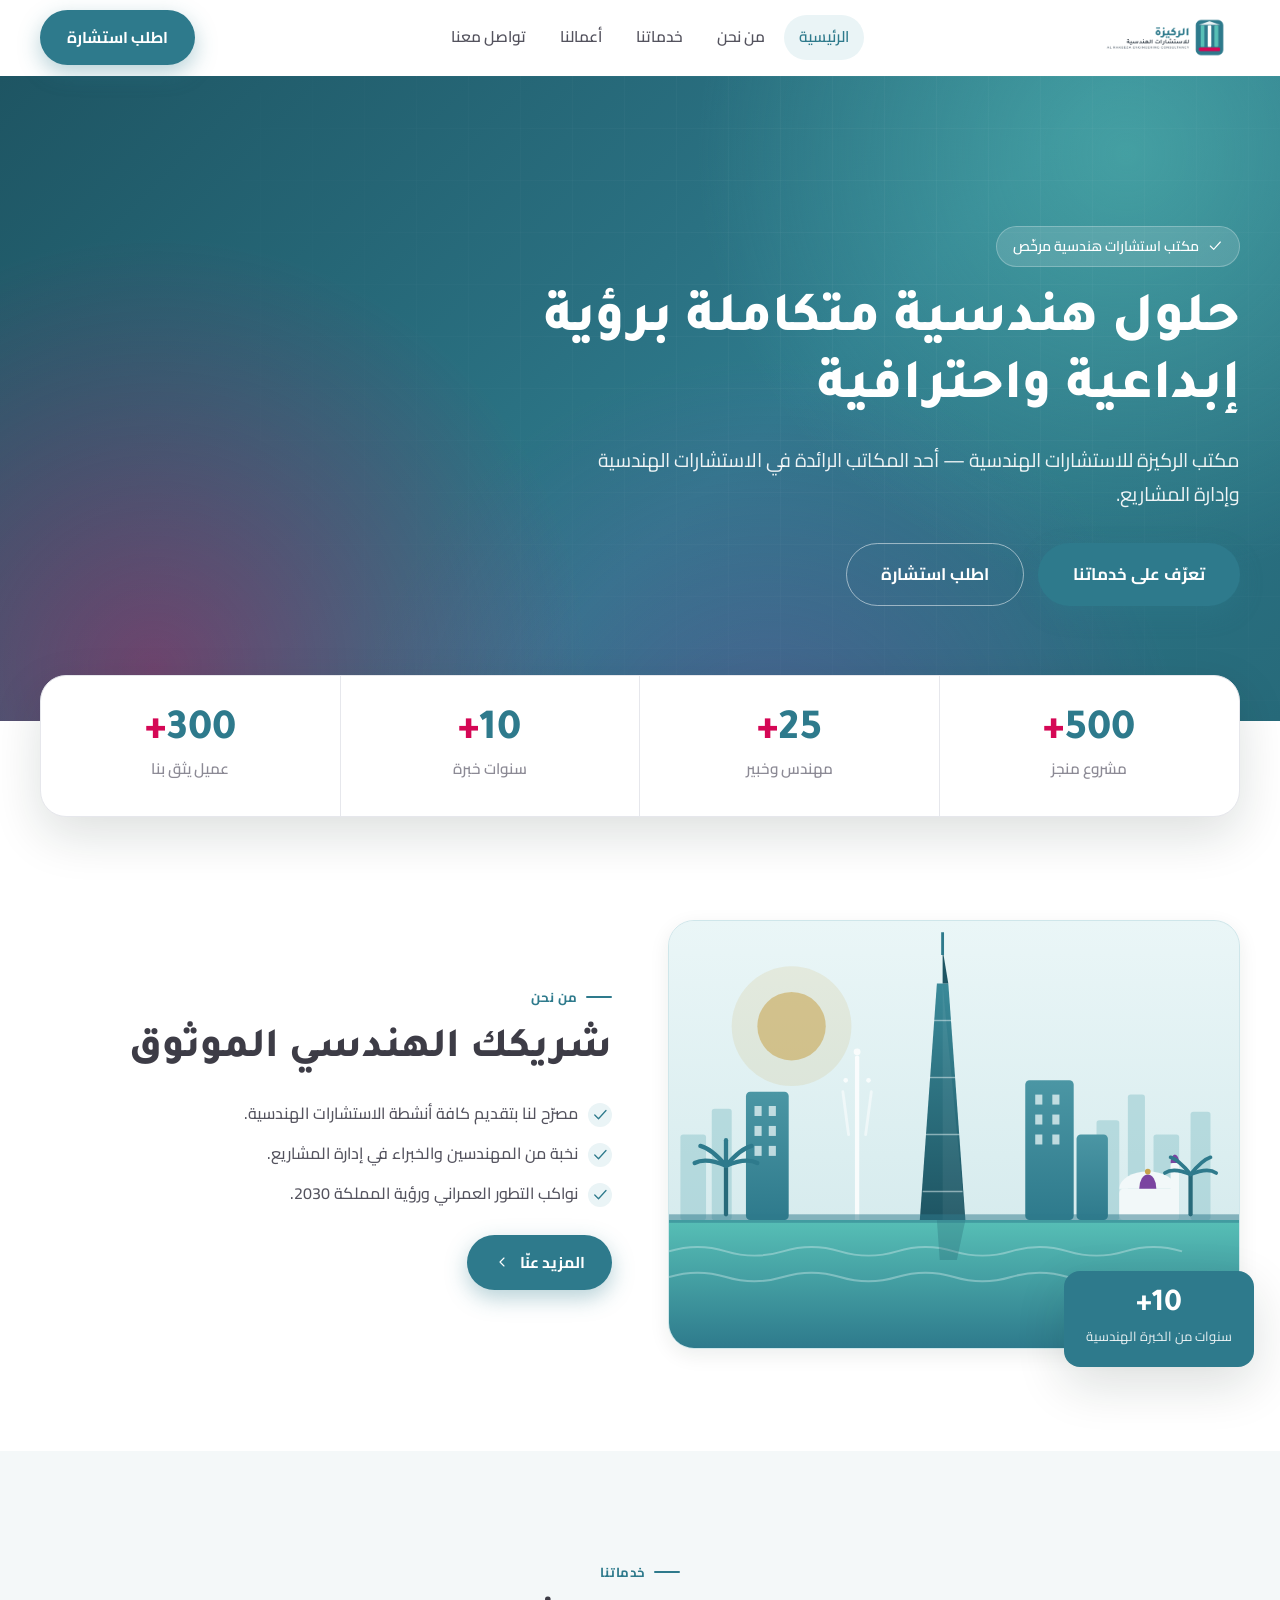
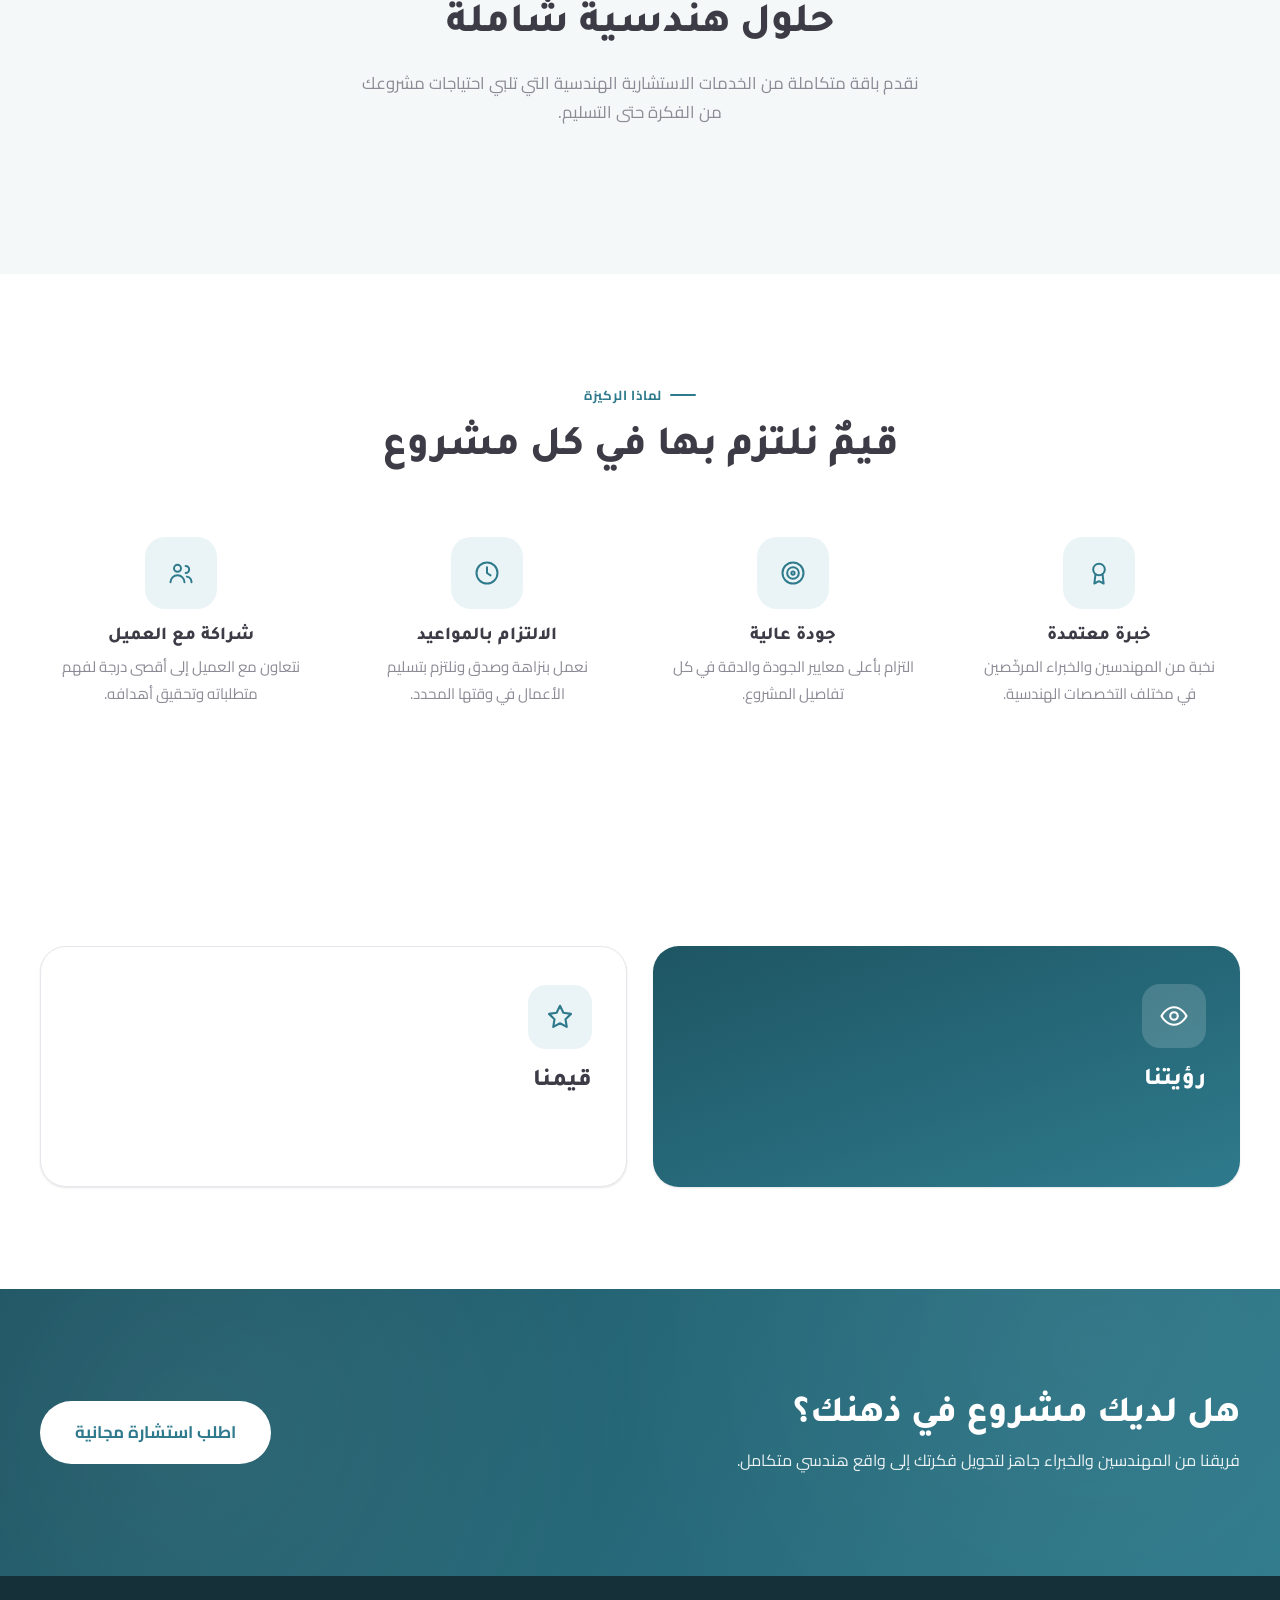
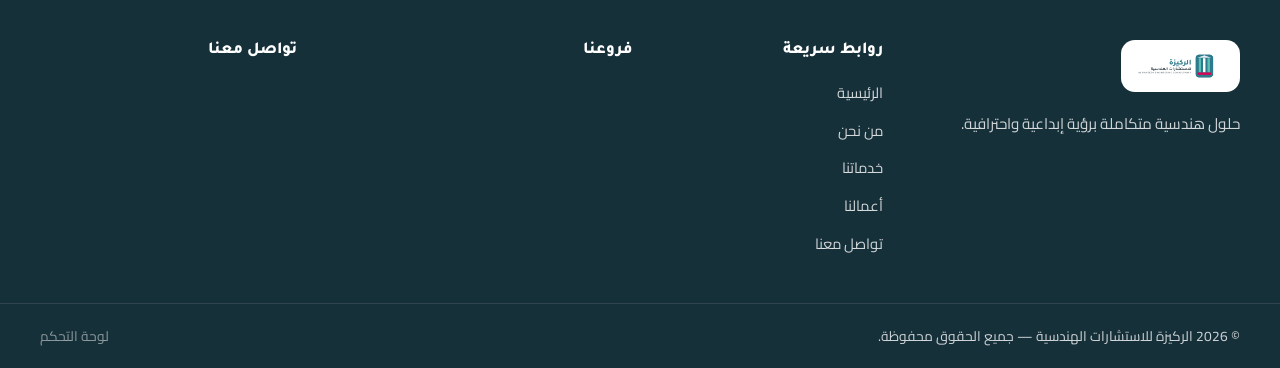
==== engineering/index.html @ 14572c0f "نماذج الأعمال" ====
<!doctype html>
<html lang="ar" dir="rtl">
  <head>
    <meta charset="UTF-8" />
    <link rel="icon" type="image/svg+xml" href="./favicon.svg" />
    <meta name="viewport" content="width=device-width, initial-scale=1.0" />
    <meta name="description" content="الركيزة للاستشارات الهندسية — حلول هندسية متكاملة: التصميم والإشراف والتخطيط العمراني والمساحة وإدارة المشاريع." />
    <title>الركيزة للاستشارات الهندسية</title>
    <link rel="preconnect" href="https://fonts.googleapis.com" />
    <link rel="preconnect" href="https://fonts.gstatic.com" crossorigin />
    <link
      href="https://fonts.googleapis.com/css2?family=Cairo:wght@400;500;600;700;800;900&family=Tajawal:wght@400;500;700;800&display=swap"
      rel="stylesheet"
    />
    <script type="module" crossorigin src="./assets/index-DaK95SDh.js"></script>
    <link rel="stylesheet" crossorigin href="./assets/index-CHP9r3Ou.css">
  <meta name="robots" content="noindex, nofollow">
</head>
  <body>
    <div id="root"></div>
  </body>
</html>
---- engineering/assets/index-CHP9r3Ou.css ----
:root{--primary:#2e7a8c;--primary-600:#276a7a;--primary-700:#1e5563;--primary-050:#eaf4f6;--primary-100:#cfe6ea;--primary-soft:color-mix(in srgb, var(--primary) 10%, white);--c-teal:#2e7a8c;--c-teal-light:#57bfb6;--c-magenta:#d50755;--c-purple:#7a44a0;--c-gold:#c7a24c;--accent:#d50755;--ink:#3d3c46;--text:#54535e;--muted:#8c8a95;--line:#e6e7ec;--bg:#fff;--bg-soft:#f4f8f9;--bg-dark:#16303a;--shadow-sm:0 1px 2px #10241b0f, 0 1px 3px #10241b0d;--shadow-md:0 6px 20px #10241b14;--shadow-lg:0 18px 50px #10241b24;--radius:16px;--radius-sm:10px;--radius-lg:26px;--container:1200px;--header-h:76px;--font:"Cairo", "Tajawal", system-ui, "Segoe UI", Tahoma, sans-serif;--font-head:"Tajawal", "Cairo", system-ui, sans-serif}*{box-sizing:border-box}html{scroll-behavior:smooth;scroll-padding-top:calc(var(--header-h) + 12px)}body{font-family:var(--font);color:var(--text);background:var(--bg);-webkit-font-smoothing:antialiased;text-rendering:optimizelegibility;margin:0;line-height:1.75}h1,h2,h3,h4{font-family:var(--font-head);color:var(--ink);margin:0 0 .5em;font-weight:800;line-height:1.3}p{margin:0 0 1rem}a{color:inherit;text-decoration:none}img{max-width:100%;display:block}ul{margin:0;padding:0;list-style:none}.container{width:min(100% - 40px, var(--container));margin-inline:auto}section{padding:clamp(56px,8vw,110px) 0}.eyebrow{color:var(--primary);letter-spacing:.04em;text-transform:none;align-items:center;gap:8px;margin-bottom:14px;font-size:.82rem;font-weight:700;display:inline-flex}.eyebrow:before{content:"";background:var(--primary);border-radius:2px;width:26px;height:2px}.section-title{margin-bottom:.4em;font-size:clamp(1.7rem,3.4vw,2.6rem)}.section-lead{color:var(--muted);max-width:62ch;font-size:1.05rem}.center{text-align:center}.center .section-lead{margin-inline:auto}.center .eyebrow{justify-content:center}.btn{font-weight:700;font-family:var(--font);cursor:pointer;white-space:nowrap;border:1.5px solid #0000;border-radius:999px;justify-content:center;align-items:center;gap:10px;padding:13px 26px;font-size:.98rem;transition:transform .18s,box-shadow .2s,background .2s,color .2s;display:inline-flex}.btn:active{transform:translateY(1px)}.btn-primary{background:var(--primary);color:#fff;box-shadow:0 8px 22px color-mix(in srgb, var(--primary) 35%, transparent)}.btn-primary:hover{background:var(--primary-600);transform:translateY(-2px)}.btn-ghost{color:var(--primary);border-color:color-mix(in srgb, var(--primary) 35%, transparent);background:0 0}.btn-ghost:hover{background:var(--primary-050)}.btn-white{color:var(--primary);background:#fff}.btn-white:hover{box-shadow:var(--shadow-md);transform:translateY(-2px)}.btn-lg{padding:16px 34px;font-size:1.05rem}.card{border:1px solid var(--line);border-radius:var(--radius);box-shadow:var(--shadow-sm);background:#fff;transition:transform .22s,box-shadow .22s,border-color .22s}.card:hover{box-shadow:var(--shadow-lg);border-color:color-mix(in srgb, var(--primary) 30%, var(--line));transform:translateY(-6px)}.grid{gap:24px;display:grid}.grid-3{grid-template-columns:repeat(3,1fr)}.grid-4{grid-template-columns:repeat(4,1fr)}.grid-2{grid-template-columns:repeat(2,1fr)}@media (width<=960px){.grid-3,.grid-4{grid-template-columns:repeat(2,1fr)}}@media (width<=620px){.grid-2,.grid-3,.grid-4{grid-template-columns:1fr}}.reveal{opacity:0;transition:opacity .7s,transform .7s;transform:translateY(26px)}.reveal.in{opacity:1;transform:none}@media (prefers-reduced-motion:reduce){.reveal{opacity:1;transition:none;transform:none}html{scroll-behavior:auto}}.bg-soft{background:var(--bg-soft)}.nav{z-index:100;height:var(--header-h);-webkit-backdrop-filter:blur(12px);backdrop-filter:blur(12px);background:#ffffffe0;border-bottom:1px solid #0000;transition:box-shadow .25s,border-color .25s,background .25s;position:sticky;top:0}.nav--scrolled{box-shadow:var(--shadow-sm);border-color:var(--line);background:#fffffff5}.nav__inner{justify-content:space-between;align-items:center;gap:20px;height:100%;display:flex}.nav__brand{align-items:center;gap:12px;display:flex}.nav__logo{object-fit:contain;width:auto;height:50px}@media (width<=480px){.nav__logo{height:40px}}.nav__links{align-items:center;gap:4px;display:flex}.nav__link{color:var(--text);border-radius:999px;padding:9px 15px;font-size:.96rem;font-weight:600;transition:background .2s,color .2s}.nav__link:hover,.nav__link.active{color:var(--primary);background:var(--primary-050)}.nav__actions{align-items:center;gap:10px;display:flex}.nav__burger{background:var(--primary-050);color:var(--primary);cursor:pointer;border:none;border-radius:12px;justify-content:center;align-items:center;width:44px;height:44px;display:none}.nav__drawer,.nav__overlay{display:none}@media (width<=900px){.nav__links,.nav__cta{display:none}.nav__burger{display:inline-flex}.nav__overlay{inset:var(--header-h) 0 0;z-index:90;background:#10241b66;display:block;position:fixed}.nav__drawer{top:var(--header-h);z-index:95;border-bottom:1px solid var(--line);box-shadow:var(--shadow-lg);background:#fff;flex-direction:column;gap:6px;padding:18px 20px 26px;transition:transform .3s;display:flex;position:fixed;left:0;right:0;transform:translateY(-120%)}.nav__drawer.open{transform:translateY(0)}.nav__drawer-link{color:var(--text);border-radius:12px;padding:13px 14px;font-weight:600}.nav__drawer-link.active,.nav__drawer-link:hover{background:var(--primary-050);color:var(--primary)}}.hero{color:#fff;padding:clamp(70px,12vw,150px) 0 clamp(60px,9vw,120px);position:relative;overflow:hidden}.hero__bg{z-index:-2;background:radial-gradient(circle at 88% 12%, color-mix(in srgb, var(--c-teal-light) 55%, transparent), transparent 34%), radial-gradient(circle at 12% 92%, color-mix(in srgb, var(--c-magenta) 40%, transparent), transparent 34%), radial-gradient(circle at 60% 108%, color-mix(in srgb, var(--c-purple) 38%, transparent), transparent 40%), linear-gradient(135deg, var(--primary-700) 0%, var(--primary) 58%, var(--primary-600) 100%);position:absolute;inset:0}.hero__grid-overlay{z-index:-1;opacity:.5;background-image:linear-gradient(#ffffff14 1px,#0000 1px),linear-gradient(90deg,#ffffff14 1px,#0000 1px);background-size:52px 52px;position:absolute;inset:0;-webkit-mask-image:radial-gradient(circle at 70% 30%,#000,#0000 75%);mask-image:radial-gradient(circle at 70% 30%,#000,#0000 75%)}.hero__inner{position:relative}.hero__content{max-width:720px}.hero__badge{background:#ffffff24;border:1px solid #ffffff40;border-radius:999px;align-items:center;gap:8px;margin-bottom:22px;padding:7px 16px;font-size:.88rem;font-weight:600;display:inline-flex}.hero h1{color:#fff;margin-bottom:.35em;font-size:clamp(2rem,5vw,3.5rem);line-height:1.2}.hero p{color:#ffffffeb;max-width:60ch;margin-bottom:32px;font-size:clamp(1.02rem,2vw,1.22rem)}.hero__actions{flex-wrap:wrap;gap:14px;display:flex}.hero__actions .btn-ghost{color:#fff;border-color:#ffffff80}.hero__actions .btn-ghost:hover{background:#ffffff1f}.stats{z-index:5;margin-top:-46px;position:relative}.stats__grid{border:1px solid var(--line);border-radius:var(--radius-lg);box-shadow:var(--shadow-lg);background:#fff;grid-template-columns:repeat(4,1fr);gap:0;display:grid;overflow:hidden}.stat{text-align:center;border-inline-start:1px solid var(--line);padding:34px 20px}.stat:first-child{border:none}.stat b{font-family:var(--font-head);color:var(--primary);font-size:clamp(1.8rem,4vw,2.7rem);font-weight:800;line-height:1;display:block}.stat b span{color:var(--accent)}.stat__label{color:var(--muted);font-size:.95rem;font-weight:600}@media (width<=700px){.stats__grid{grid-template-columns:repeat(2,1fr)}.stat:nth-child(2){border-inline-start:none}.stat:nth-child(-n+2){border-bottom:1px solid var(--line)}}.about-preview__grid{align-items:center;gap:56px}.about-preview__media{position:relative}.about-preview__frame{aspect-ratio:4/3;border-radius:var(--radius-lg);background:linear-gradient(135deg, var(--primary-050), var(--primary-100));color:var(--primary);border:1px solid var(--primary-100);box-shadow:var(--shadow-md);overflow:hidden}.about-preview__frame img,.about-preview__art{object-fit:cover;width:100%;height:100%;display:block}.img-credit{color:var(--muted);text-align:center;opacity:.85;margin:10px 4px 0;font-size:.72rem}.about-preview__badge{inset-inline-start:-14px;background:var(--primary);color:#fff;border-radius:var(--radius);box-shadow:var(--shadow-lg);text-align:center;padding:18px 22px;position:absolute;bottom:-18px}.about-preview__badge b{font-family:var(--font-head);font-size:2rem;line-height:1;display:block}.about-preview__badge span{opacity:.9;font-size:.82rem}.check-list{gap:12px;margin:22px 0 28px;display:grid}.check-list li{color:var(--text);align-items:flex-start;gap:10px;font-weight:500;display:flex}.check-list li svg{color:var(--primary);background:var(--primary-050);box-sizing:content-box;border-radius:50%;flex-shrink:0;margin-top:4px;padding:3px}.svc-card{color:var(--text);--card-accent:var(--c-teal);border-top:3px solid #0000;flex-direction:column;align-items:flex-start;padding:30px 26px;display:flex}.svc-card:nth-child(3n+1){--card-accent:var(--c-teal)}.svc-card:nth-child(3n+2){--card-accent:var(--c-magenta)}.svc-card:nth-child(3n+3){--card-accent:var(--c-purple)}.svc-card:hover{border-color:var(--line);border-top-color:var(--card-accent)}.svc-card__icon{background:color-mix(in srgb, var(--card-accent) 12%, white);width:62px;height:62px;color:var(--card-accent);border-radius:18px;place-items:center;margin-bottom:18px;transition:background .25s,color .25s;display:grid}.svc-card:hover .svc-card__icon{background:var(--card-accent);color:#fff}.svc-card h3{margin-bottom:8px;font-size:1.2rem}.svc-card p{color:var(--muted);flex:1;margin-bottom:16px;font-size:.96rem}.svc-card__more{color:var(--card-accent);align-items:center;gap:6px;font-size:.92rem;font-weight:700;display:inline-flex}.svc-card__more svg{transition:transform .2s}.svc-card:hover .svc-card__more svg{transform:translate(-4px)}.feature{text-align:center;padding:18px}.feature__icon{background:var(--primary-050);width:72px;height:72px;color:var(--primary);border-radius:20px;place-items:center;margin-bottom:16px;display:inline-grid}.feature h3{margin-bottom:6px;font-size:1.14rem}.feature p{color:var(--muted);font-size:.94rem}.vision__grid{gap:26px}.vision__card{border:1px solid var(--line);border-radius:var(--radius-lg);box-shadow:var(--shadow-sm);background:#fff;padding:38px 34px}.vision__card:first-child{background:linear-gradient(160deg, var(--primary-700), var(--primary));color:#fff;border:none}.vision__card:first-child h3,.vision__card:first-child p{color:#fff}.vision__card:first-child .check-list li{color:#fffffff2}.vision__card:first-child .check-list li svg{color:#fff;background:#fff3}.vision__icon{background:#ffffff29;border-radius:18px;place-items:center;width:64px;height:64px;margin-bottom:18px;display:grid}.vision__card:nth-child(2) .vision__icon{background:var(--primary-050);color:var(--primary)}.vision__card h3{margin-bottom:12px;font-size:1.5rem}.value-card{--card-accent:var(--c-teal);border-inline-start:3px solid var(--card-accent);padding:30px 26px;position:relative;overflow:hidden}.value-card:nth-child(3n+1){--card-accent:var(--c-teal)}.value-card:nth-child(3n+2){--card-accent:var(--c-magenta)}.value-card:nth-child(3n+3){--card-accent:var(--c-purple)}.value-card__num{font-family:var(--font-head);color:color-mix(in srgb, var(--card-accent) 30%, white);top:10px;font-size:2.6rem;font-weight:800;position:absolute;inset-inline-end:18px}.value-card p{color:var(--ink);margin:0;font-weight:600;position:relative}.projects-head{flex-wrap:wrap;justify-content:space-between;align-items:flex-end;gap:20px;display:flex}.proj-card{padding:0;overflow:hidden}.proj-card__img{aspect-ratio:16/11;background:linear-gradient(135deg, var(--primary-050), var(--primary-100));color:var(--primary);place-items:center;display:grid;position:relative;overflow:hidden}.proj-card__img img{object-fit:cover;width:100%;height:100%}.proj-card__tag{top:12px;color:var(--primary);background:#fffffff2;border-radius:999px;padding:5px 12px;font-size:.8rem;font-weight:700;position:absolute;inset-inline-start:12px}.proj-card__body{padding:22px 22px 24px}.proj-card__body h3{margin-bottom:6px;font-size:1.16rem}.proj-card__body p{color:var(--muted);margin-bottom:14px;font-size:.94rem}.proj-card__meta{color:var(--muted);flex-wrap:wrap;gap:16px;font-size:.86rem;display:flex}.proj-card__meta span{align-items:center;gap:5px;display:inline-flex}.cta-band{background:linear-gradient(120deg, var(--primary-700), var(--primary));color:#fff;position:relative;overflow:hidden}.cta-band__pattern{opacity:.4;background-image:radial-gradient(circle at 15%,#ffffff24,#0000 40%),radial-gradient(circle at 85% 20%,#ffffff1f,#0000 45%);position:absolute;inset:0}.cta-band__inner{flex-wrap:wrap;justify-content:space-between;align-items:center;gap:30px;display:flex;position:relative}.cta-band h2{color:#fff;margin-bottom:6px;font-size:clamp(1.6rem,3vw,2.3rem)}.cta-band p{color:#ffffffe6;margin:0}.cta-band__actions{flex-wrap:wrap;gap:12px;display:flex}.cta-band__wa{color:#fff;background:#ffffff26;border-color:#fff6}.cta-band__wa:hover{background:#ffffff40}.footer{background:var(--bg-dark);color:#fffc}.footer__grid{grid-template-columns:1.5fr 1fr 1.4fr 1.2fr;gap:36px;padding:64px 0 46px;display:grid}.footer__brand{align-items:center;gap:12px;margin-bottom:18px;display:flex}.footer__logo{object-fit:contain;background:#fff;border-radius:14px;width:auto;max-width:100%;height:52px;padding:10px 16px}.footer__about p{font-size:.95rem;line-height:1.9}.footer__socials{gap:10px;margin-top:18px;display:flex}.footer__socials a{color:#fff;background:#ffffff14;border-radius:12px;place-items:center;width:40px;height:40px;font-weight:700;transition:background .2s,transform .2s;display:grid}.footer__socials a:hover{background:var(--primary);transform:translateY(-3px)}.footer__col h4{color:#fff;margin-bottom:18px;font-size:1.05rem}.footer__links{gap:12px;display:grid}.footer__links a:hover{color:#fff}.footer__links li{flex-wrap:wrap;align-items:center;gap:8px;font-size:.92rem;display:flex}.footer__links svg{color:var(--primary);opacity:.9}.footer__branches li{grid-template-columns:auto 1fr;align-items:center;gap:4px 8px;display:grid}.footer__branches a{color:#fff9;grid-column:2;font-size:.85rem}.footer__bar{border-top:1px solid #ffffff1a}.footer__bar-inner{flex-wrap:wrap;justify-content:space-between;align-items:center;gap:10px;padding:20px 0;font-size:.86rem;display:flex}.footer__admin{color:#ffffff80}.footer__admin:hover{color:#fff}@media (width<=860px){.footer__grid{grid-template-columns:1fr 1fr}}@media (width<=520px){.footer__grid{grid-template-columns:1fr;gap:30px}}.wa-float{inset-inline-start:22px;z-index:80;color:#fff;background:#25d366;border-radius:50%;place-items:center;width:58px;height:58px;transition:transform .2s;display:grid;position:fixed;bottom:22px;box-shadow:0 10px 30px #25d36673}.wa-float:hover{transform:scale(1.08)}.page-hero{background:linear-gradient(135deg, var(--primary-700), var(--primary));color:#fff;padding:clamp(52px,8vw,96px) 0 clamp(44px,6vw,70px);position:relative;overflow:hidden}.page-hero__pattern{opacity:.35;background-image:linear-gradient(#ffffff17 1px,#0000 1px),linear-gradient(90deg,#ffffff17 1px,#0000 1px);background-size:46px 46px;position:absolute;inset:0;-webkit-mask-image:radial-gradient(circle at 75% 20%,#000,#0000 70%);mask-image:radial-gradient(circle at 75% 20%,#000,#0000 70%)}.page-hero h1{color:#fff;margin:10px 0 8px;font-size:clamp(1.8rem,4vw,2.8rem);position:relative}.page-hero p{color:#ffffffe6;max-width:60ch;margin:0;position:relative}.crumb{color:#fffc;align-items:center;gap:8px;font-size:.88rem;display:flex;position:relative}.crumb a:hover{color:#fff}.crumb svg{opacity:.7}.svc-detail{grid-template-columns:1fr 320px;align-items:start;gap:40px;display:grid}.svc-detail__icon{background:var(--primary-050);width:84px;height:84px;color:var(--primary);border-radius:22px;place-items:center;margin-bottom:20px;display:grid}.svc-detail__text{color:var(--text);font-size:1.1rem;line-height:2}.svc-detail__cta{flex-wrap:wrap;gap:12px;margin-top:26px;display:flex}.svc-detail__aside{background:var(--bg-soft);border:1px solid var(--line);border-radius:var(--radius);top:calc(var(--header-h) + 20px);padding:24px;position:sticky}.svc-detail__aside h4{margin-bottom:14px}.svc-detail__aside ul{gap:6px;display:grid}.svc-detail__aside a{color:var(--text);border-radius:12px;grid-template-columns:auto 1fr auto;align-items:center;gap:10px;padding:12px 14px;font-weight:600;transition:background .2s,color .2s;display:grid}.svc-detail__aside a:hover{background:var(--primary-050);color:var(--primary)}.svc-detail__aside a svg:first-child{color:var(--primary)}@media (width<=820px){.svc-detail{grid-template-columns:1fr}.svc-detail__aside{position:static}}.filters{flex-wrap:wrap;justify-content:center;gap:10px;display:flex}.filter{border:1.5px solid var(--line);color:var(--text);cursor:pointer;font-weight:600;font-family:var(--font);background:#fff;border-radius:999px;padding:9px 20px;transition:all .2s}.filter:hover{border-color:var(--primary);color:var(--primary)}.filter.active{background:var(--primary);border-color:var(--primary);color:#fff}.contact__grid{align-items:start;gap:44px}.contact__cards{gap:14px;margin-top:22px;display:grid}.contact__item,.contact__branches li{align-items:center;gap:14px;padding:16px 18px;display:flex}.contact__ico{background:var(--primary-050);width:46px;height:46px;color:var(--primary);border-radius:12px;flex-shrink:0;place-items:center;display:grid}.contact__item div,.contact__branches div{flex-direction:column;display:flex}.contact__item b,.contact__branches b{color:var(--ink);font-family:var(--font-head)}.contact__item span,.contact__branches a{color:var(--muted);font-size:.9rem}.contact__branches{gap:12px;margin-top:14px;display:grid}.field{flex-direction:column;gap:7px;margin-bottom:16px;display:flex}.field label{color:var(--ink);font-size:.92rem;font-weight:600}.field input,.field textarea,.field select{font-family:var(--font);border:1.5px solid var(--line);color:var(--ink);background:#fff;border-radius:12px;width:100%;padding:12px 14px;font-size:.98rem;transition:border-color .2s,box-shadow .2s}.field input:focus,.field textarea:focus,.field select:focus{border-color:var(--primary);box-shadow:0 0 0 3px var(--primary-050);outline:none}.field textarea{resize:vertical}.contact-form{padding:32px}.contact-form h3{margin-bottom:22px;font-size:1.35rem}.contact-form .btn{width:100%;margin-top:6px}.alert{border-radius:12px;align-items:center;gap:8px;margin-bottom:14px;padding:12px 16px;font-size:.92rem;font-weight:600;display:flex}.alert--ok{background:var(--primary-050);color:var(--primary-700)}.alert--err{color:#b3261e;background:#fdecec}.notfound{padding:120px 0}.notfound h1{color:var(--primary);margin:0;font-size:6rem}.notfound p{color:var(--muted);margin-bottom:24px;font-size:1.2rem}.admin-loading{min-height:100vh;color:var(--muted);place-items:center;display:grid}.login{background:linear-gradient(135deg, var(--primary-700), var(--primary));place-items:center;min-height:100vh;padding:20px;display:grid}.login__card{border-radius:var(--radius-lg);width:min(100%,420px);box-shadow:var(--shadow-lg);text-align:center;background:#fff;padding:42px 38px}.login__logo{object-fit:contain;width:auto;max-width:100%;height:64px;margin:0 auto 18px;display:block}.login__card h1{margin-bottom:4px;font-size:1.4rem}.login__card p{color:var(--muted);margin-bottom:26px;font-size:.94rem}.login__card .field{text-align:start}.adm{background:var(--bg-soft);grid-template-columns:262px 1fr;min-height:100vh;display:grid}.adm__side{background:var(--bg-dark);color:#fffc;flex-direction:column;height:100vh;display:flex;position:sticky;top:0}.adm__brand{border-bottom:1px solid #ffffff14;align-items:center;gap:12px;padding:22px;display:flex}.adm__logo{object-fit:contain;background:#fff;border-radius:10px;width:42px;height:42px;padding:3px}.adm__brand span{color:#fff;font-family:var(--font-head);font-weight:700}.adm__nav{flex:1;gap:4px;padding:16px 12px;display:grid}.adm__link{color:#ffffffbf;cursor:pointer;font-weight:600;font-family:var(--font);text-align:start;background:0 0;border:none;border-radius:12px;align-items:center;gap:12px;width:100%;padding:12px 16px;font-size:.98rem;display:flex}.adm__link:hover{color:#fff;background:#ffffff14}.adm__link.active{background:var(--primary);color:#fff}.adm__side-foot{border-top:1px solid #ffffff14;gap:4px;padding:12px;display:grid}.adm__logout:hover{color:#fff;background:#ff505033}.adm__main{flex-direction:column;min-width:0;display:flex}.adm__top{border-bottom:1px solid var(--line);z-index:20;background:#fff;justify-content:space-between;align-items:center;height:68px;padding:0 26px;display:flex;position:sticky;top:0}.adm__burger{cursor:pointer;color:var(--ink);background:0 0;border:none;display:none}.adm__user{align-items:center;gap:12px;margin-inline-start:auto;font-size:.94rem;display:flex}.adm__avatar{background:var(--primary);color:#fff;border-radius:50%;place-items:center;width:40px;height:40px;font-weight:700;display:grid}.adm__content{width:100%;max-width:1100px;padding:30px}.adm__head{margin-bottom:24px}.adm__head h1{margin-bottom:2px;font-size:1.6rem}.adm__head p{color:var(--muted);margin:0}.adm__head--row{flex-wrap:wrap;justify-content:space-between;align-items:center;gap:16px;display:flex}.adm__muted{color:var(--muted)}.adm__cards{grid-template-columns:repeat(4,1fr);gap:18px;margin-bottom:26px;display:grid}.adm__stat{align-items:center;gap:16px;padding:22px;display:flex}.adm__stat-ico{background:var(--primary-050);width:54px;height:54px;color:var(--primary);border-radius:14px;place-items:center;display:grid}.adm__stat b{font-family:var(--font-head);color:var(--ink);font-size:1.9rem;line-height:1;display:block}.adm__stat span{color:var(--muted);font-size:.9rem}.adm__panel{padding:24px}.adm__panel-head{justify-content:space-between;align-items:center;margin-bottom:16px;display:flex}.adm__empty{color:var(--muted);text-align:center;padding:30px}.adm__recent{gap:4px;display:grid}.adm__recent li{border-radius:12px;align-items:center;gap:12px;padding:12px;display:flex}.adm__recent li:hover{background:var(--bg-soft)}.adm__recent div{flex-direction:column;flex:1;display:flex}.adm__recent small{color:var(--muted);font-size:.84rem}.adm__recent time{color:var(--muted);font-size:.8rem}.dot{background:var(--line);border-radius:50%;flex-shrink:0;width:9px;height:9px}.dot.unread{background:var(--primary)}.adm__table{overflow:auto}.adm__table table{border-collapse:collapse;width:100%}.adm__table th{text-align:start;background:var(--bg-soft);color:var(--muted);padding:15px 18px;font-size:.84rem;font-weight:700}.adm__table td{border-top:1px solid var(--line);vertical-align:middle;padding:14px 18px}.adm__ico{background:var(--primary-050);width:42px;height:42px;color:var(--primary);border-radius:10px;place-items:center;display:grid}.adm__actions{gap:8px;display:flex}.adm__actions button{border:1px solid var(--line);width:36px;height:36px;color:var(--text);cursor:pointer;background:#fff;border-radius:10px;place-items:center;transition:all .18s;display:grid}.adm__actions button:hover{border-color:var(--primary);color:var(--primary)}.adm__actions button.danger:hover{color:#e5484d;border-color:#e5484d}.chip{cursor:pointer;background:var(--line);color:var(--muted);font-size:.82rem;font-weight:700;font-family:var(--font);border:none;border-radius:999px;padding:6px 14px}.chip--on{background:var(--primary-050);color:var(--primary-700)}.adm__grid-cards{grid-template-columns:repeat(3,1fr);gap:18px;display:grid}.adm__pcard{overflow:hidden}.adm__pcard-img{aspect-ratio:16/10;background:var(--primary-050);color:var(--primary);place-items:center;display:grid;position:relative}.adm__pcard-img img{object-fit:cover;width:100%;height:100%}.adm__pcard-hidden{top:10px;color:#fff;background:#0009;border-radius:999px;padding:3px 10px;font-size:.76rem;position:absolute;inset-inline-start:10px}.adm__pcard-body{padding:16px}.adm__pcard-body b{display:block}.adm__pcard-body small{color:var(--muted);font-size:.84rem}.adm__pcard-body .adm__actions{margin-top:12px}@media (width<=900px){.adm__grid-cards,.adm__cards{grid-template-columns:repeat(2,1fr)}}.msgs{grid-template-columns:340px 1fr;gap:18px;display:grid}.msgs__list{max-height:70vh;padding:8px;overflow:auto}.msgs__item{text-align:start;cursor:pointer;width:100%;font-family:var(--font);background:0 0;border:none;border-radius:12px;align-items:center;gap:12px;padding:14px;display:flex}.msgs__item:hover{background:var(--bg-soft)}.msgs__item.active{background:var(--primary-050)}.msgs__item.unread b{color:var(--ink)}.msgs__item div{flex-direction:column;flex:1;min-width:0;display:flex}.msgs__item small{color:var(--muted);white-space:nowrap;text-overflow:ellipsis;font-size:.82rem;overflow:hidden}.msgs__item time{color:var(--muted);font-size:.76rem}.msgs__view{padding:26px}.msgs__view-head{justify-content:space-between;align-items:center;gap:12px;margin-bottom:18px;display:flex}.msgs__meta{border-bottom:1px solid var(--line);flex-wrap:wrap;gap:16px;margin-bottom:18px;padding-bottom:18px;display:flex}.msgs__meta li{color:var(--muted);align-items:center;gap:7px;font-size:.9rem;display:flex}.msgs__meta svg{color:var(--primary)}.msgs__body{color:var(--text);white-space:pre-wrap;margin-bottom:20px;line-height:2}.msgs__empty{min-height:300px;color:var(--muted);place-items:center;gap:12px;display:grid}@media (width<=820px){.msgs{grid-template-columns:1fr}}.dlg__backdrop{-webkit-backdrop-filter:blur(2px);backdrop-filter:blur(2px);z-index:200;background:#10241b80;position:fixed;inset:0}.dlg__popup{inset-inline:0;border-radius:var(--radius-lg);width:min(100% - 32px,620px);max-height:90vh;box-shadow:var(--shadow-lg);z-index:201;background:#fff;margin-inline:auto;padding:30px;position:fixed;top:50%;overflow:auto;transform:translateY(-50%)}.dlg__title{font-family:var(--font-head);margin-bottom:20px;font-size:1.35rem}.dlg__foot{justify-content:flex-end;gap:12px;margin-top:12px;display:flex}.icon-picker{flex-wrap:wrap;gap:8px;display:flex}.icon-picker__btn{border:1.5px solid var(--line);width:46px;height:46px;color:var(--muted);cursor:pointer;background:#fff;border-radius:12px;place-items:center;display:grid}.icon-picker__btn.active{border-color:var(--primary);background:var(--primary-050);color:var(--primary)}.uploader{align-items:center;gap:16px;display:flex}.uploader__preview,.uploader__ph{object-fit:cover;border:1px solid var(--line);border-radius:12px;width:120px;height:90px}.uploader__ph{background:var(--primary-050);color:var(--primary);place-items:center;display:grid}.uploader__ctl{flex-direction:column;align-items:flex-start;gap:8px;display:flex}.uploader__ctl small{color:var(--muted);font-size:.82rem}.adm-tabs__list{border-bottom:1px solid var(--line);flex-wrap:wrap;gap:6px;margin-bottom:18px;display:flex}.adm-tabs__tab{cursor:pointer;font-family:var(--font);color:var(--muted);background:0 0;border:none;border-bottom:2.5px solid #0000;margin-bottom:-1px;padding:12px 18px;font-weight:700}.adm-tabs__tab[data-selected]{color:var(--primary);border-color:var(--primary)}.adm-tabs__panel{padding:28px}.color-row{flex-wrap:wrap;align-items:center;gap:12px;display:flex}.color-row input[type=color]{border:1.5px solid var(--line);cursor:pointer;background:#fff;border-radius:12px;width:54px;height:44px;padding:3px}.color-hint{color:var(--muted);font-size:.85rem}.list-row{align-items:center;gap:8px;margin-bottom:8px;display:flex}.list-row input{flex:1}.pw-form{max-width:440px}.pw-form h3{margin-bottom:18px}.danger{color:#e5484d!important}@media (width<=860px){.adm{grid-template-columns:1fr}.adm__side{z-index:120;width:262px;transition:transform .3s;position:fixed;transform:translate(100%)}.adm__side.open{transform:translate(0)}.adm__burger{display:block}.adm__overlay{z-index:110;background:#0006;position:fixed;inset:0}}
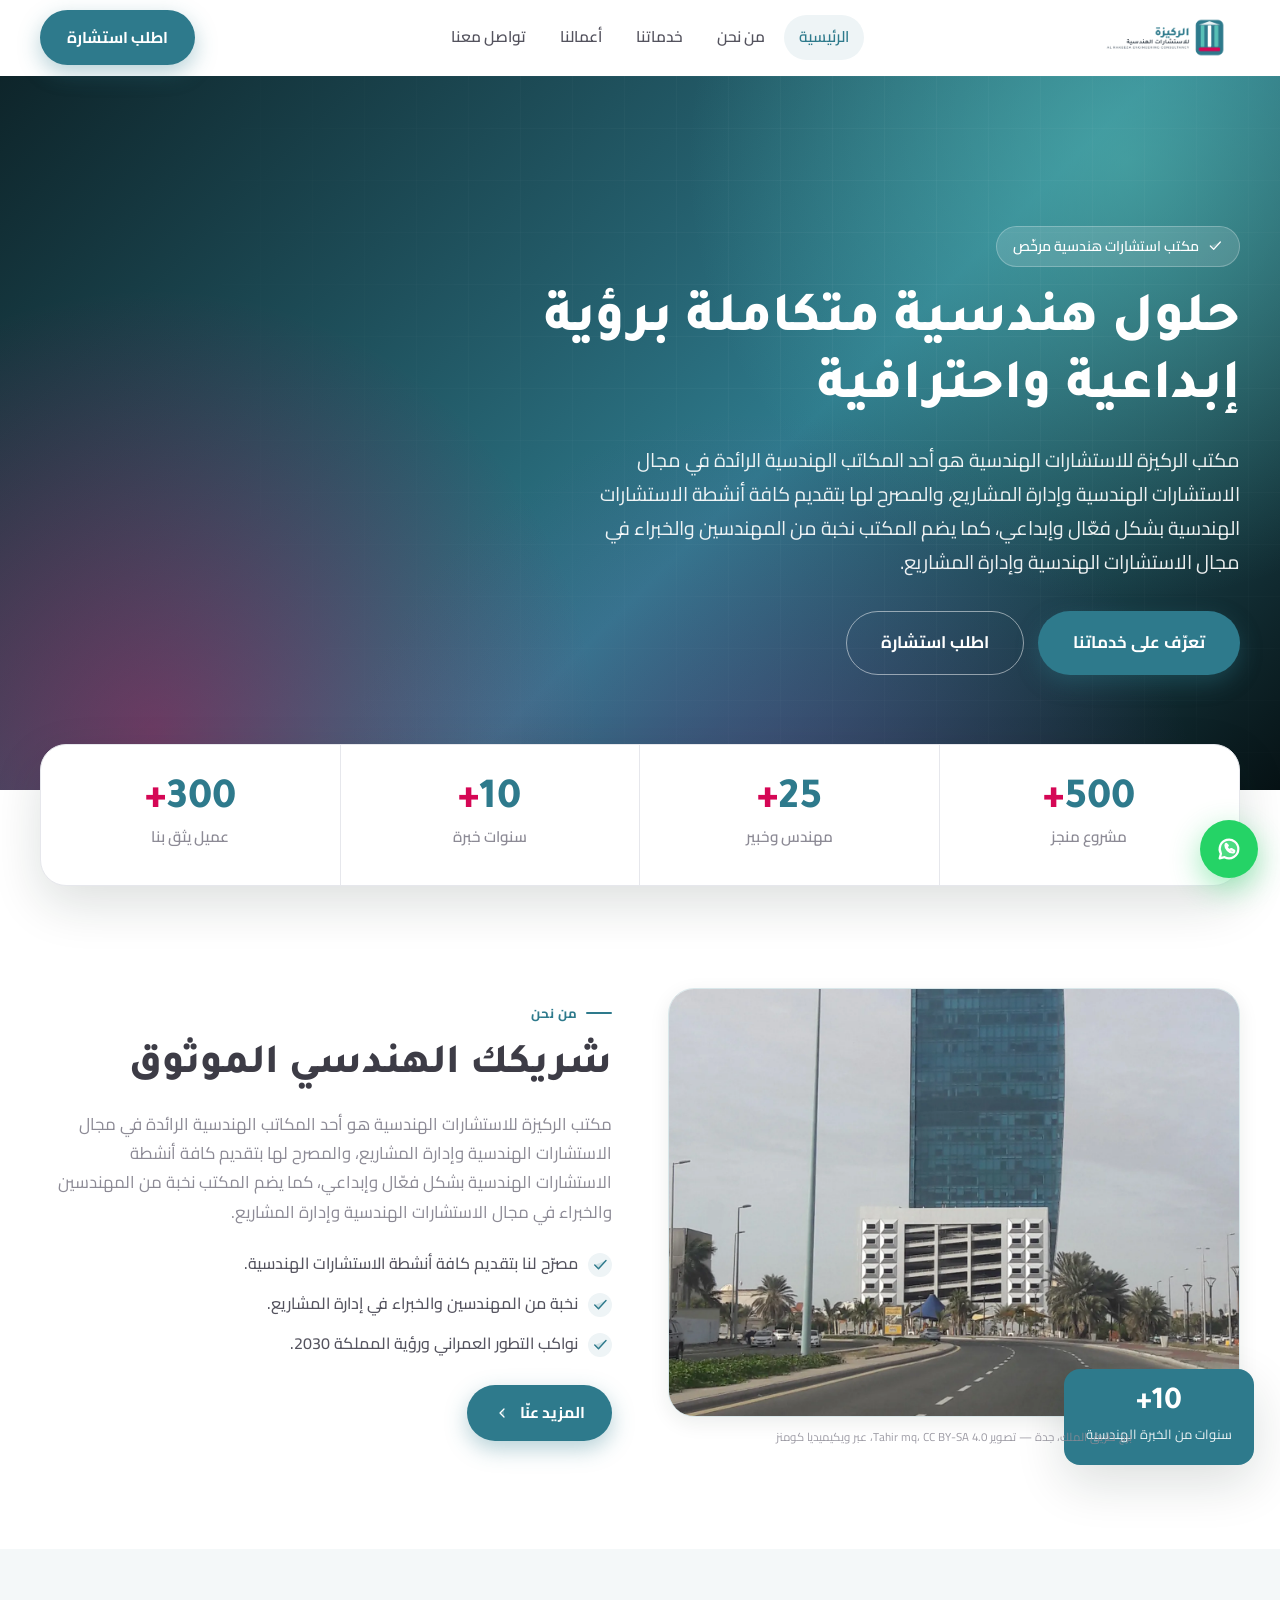
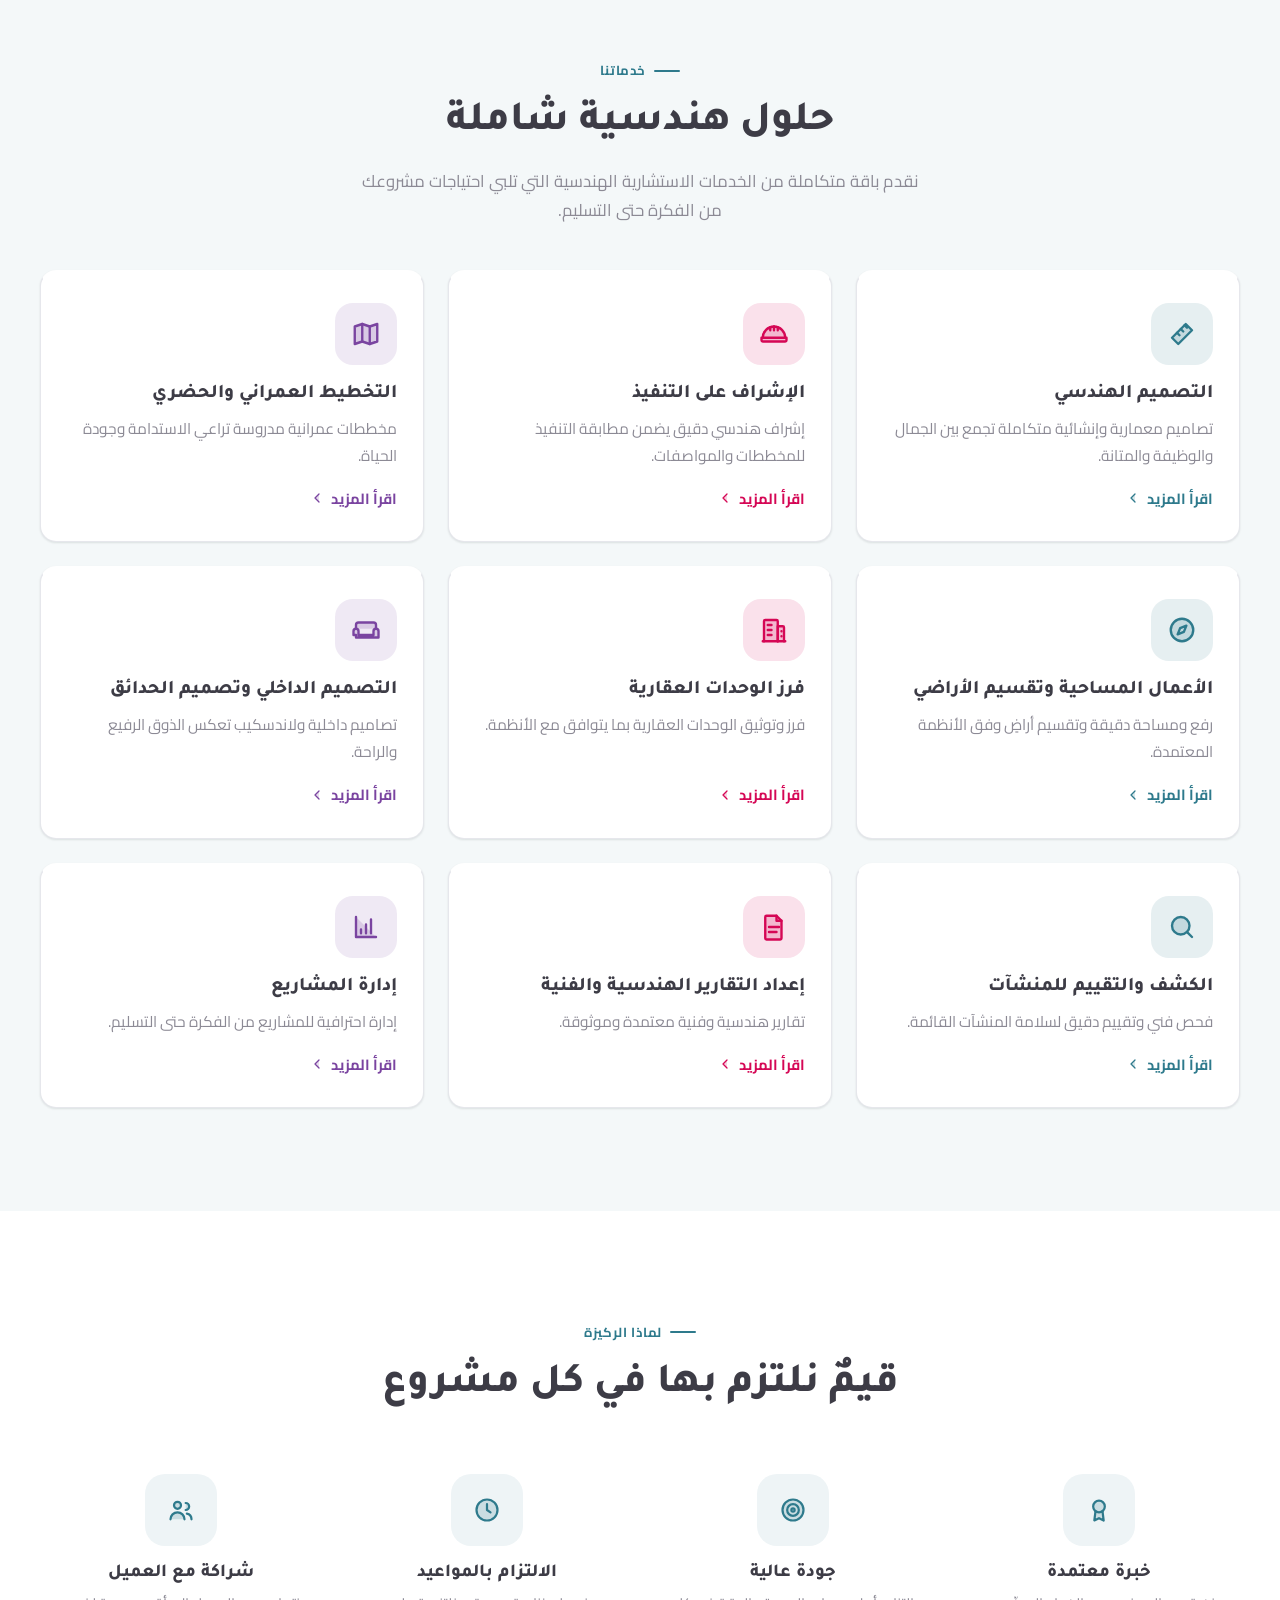
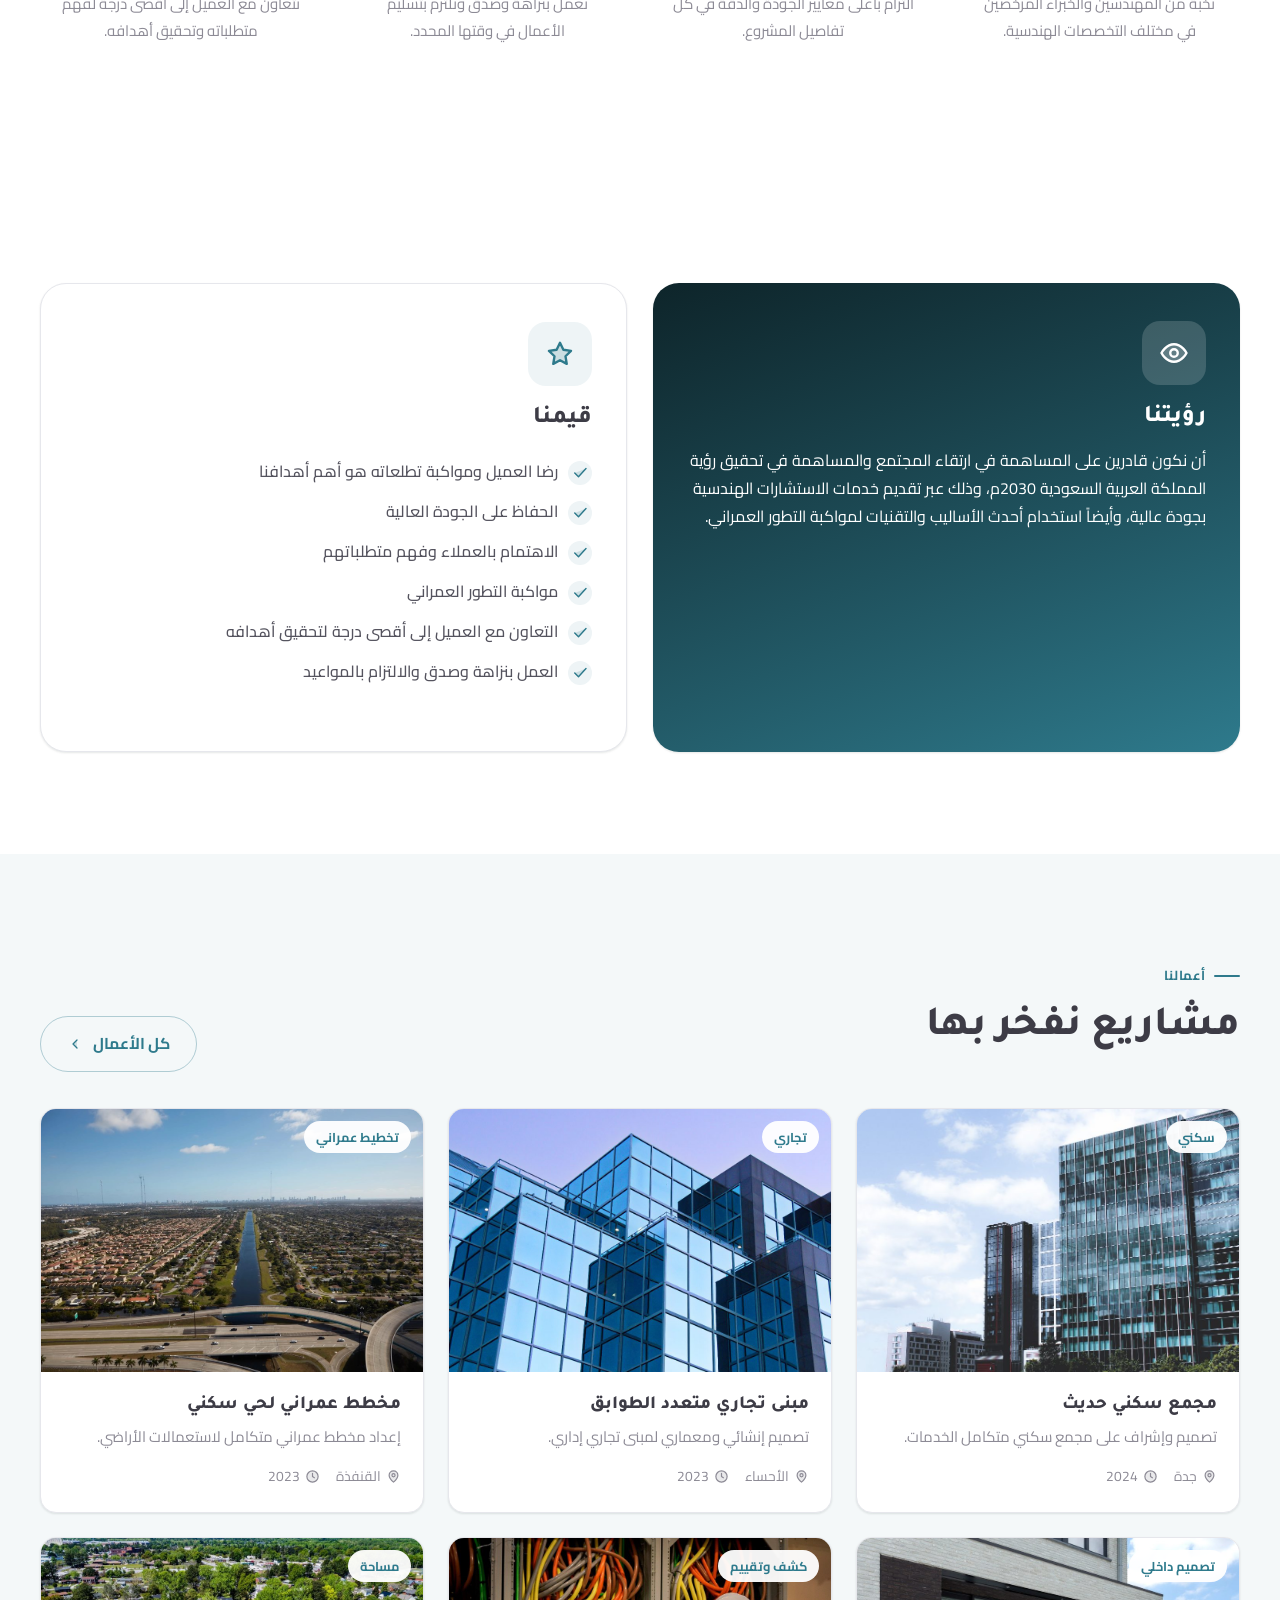
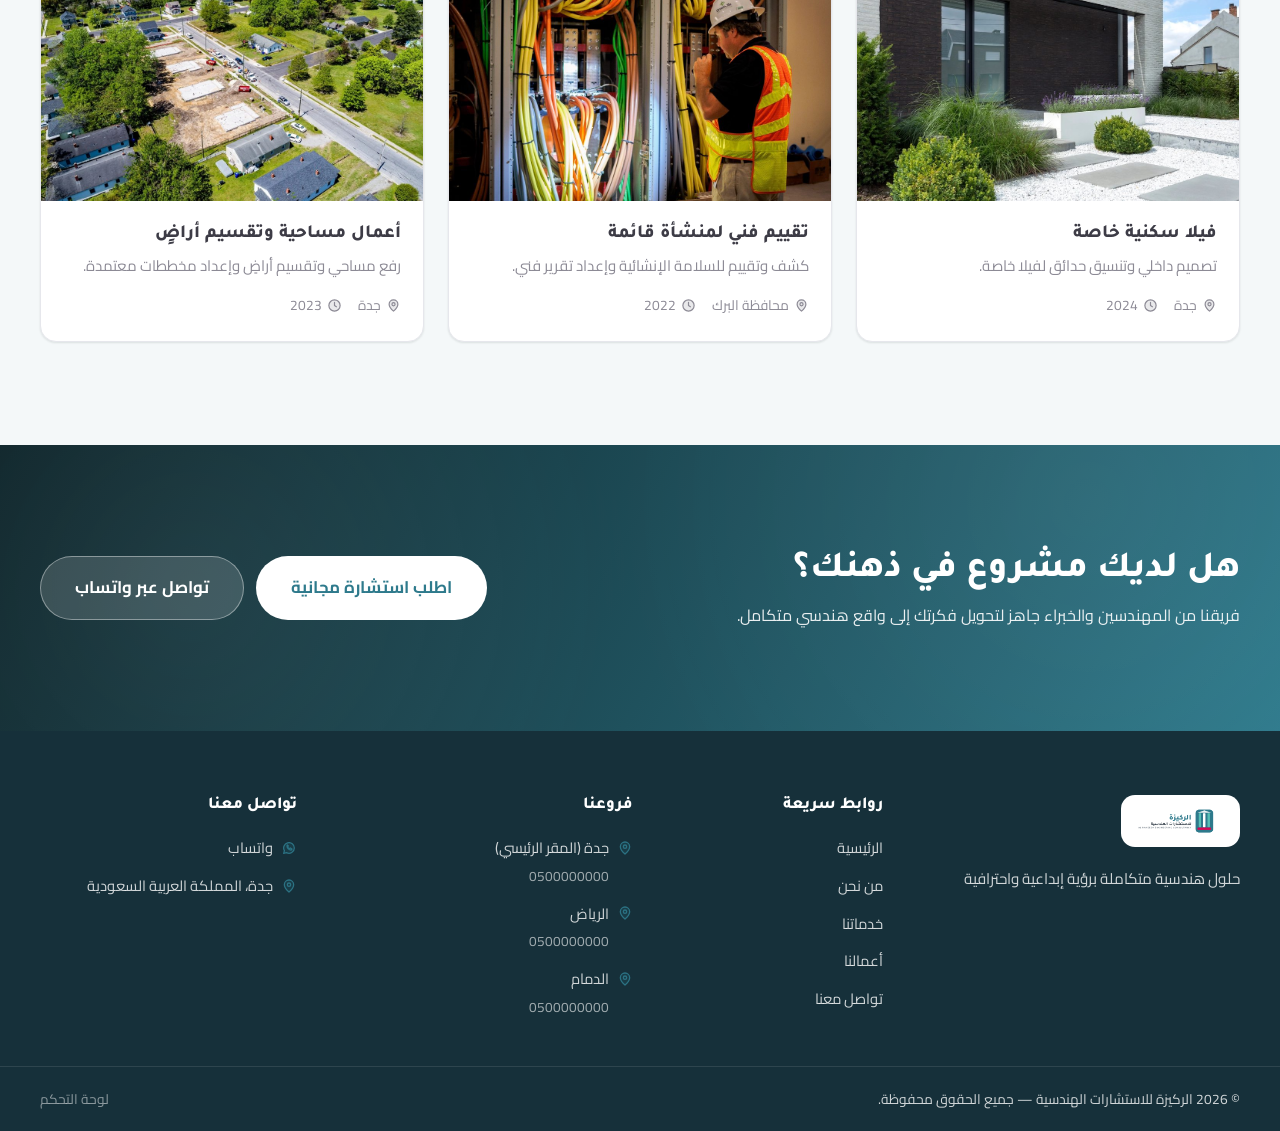
==== commit c2d7dd9d: "تحديث النماذج" ====
--- a/engineering/index.html
+++ b/engineering/index.html
@@ -12,8 +12,8 @@
       href="https://fonts.googleapis.com/css2?family=Cairo:wght@400;500;600;700;800;900&family=Tajawal:wght@400;500;700;800&display=swap"
       rel="stylesheet"
     />
-    <script type="module" crossorigin src="./assets/index-DaK95SDh.js"></script>
-    <link rel="stylesheet" crossorigin href="./assets/index-CHP9r3Ou.css">
+    <script type="module" crossorigin src="./assets/index-BB4SoUMh.js"></script>
+    <link rel="stylesheet" crossorigin href="./assets/index-Cbqnf7yG.css">
   <meta name="robots" content="noindex, nofollow">
 </head>
   <body>
--- a/engineering/assets/index-Cbqnf7yG.css
+++ b/engineering/assets/index-Cbqnf7yG.css
@@ -0,0 +1 @@
+:root{--primary:#2e7a8c;--primary-600:#276a7a;--primary-700:#1e5563;--primary-050:#eaf4f6;--primary-100:#cfe6ea;--primary-soft:color-mix(in srgb, var(--primary) 10%, white);--c-teal:#2e7a8c;--c-teal-light:#57bfb6;--c-magenta:#d50755;--c-purple:#7a44a0;--c-gold:#c7a24c;--accent:#d50755;--ink:#3d3c46;--text:#54535e;--muted:#8c8a95;--line:#e6e7ec;--bg:#fff;--bg-soft:#f4f8f9;--bg-dark:#16303a;--shadow-sm:0 1px 2px #10241b0f, 0 1px 3px #10241b0d;--shadow-md:0 6px 20px #10241b14;--shadow-lg:0 18px 50px #10241b24;--radius:16px;--radius-sm:10px;--radius-lg:26px;--container:1200px;--header-h:76px;--font:"Cairo", "Tajawal", system-ui, "Segoe UI", Tahoma, sans-serif;--font-head:"Tajawal", "Cairo", system-ui, sans-serif}*{box-sizing:border-box}html{scroll-behavior:smooth;scroll-padding-top:calc(var(--header-h) + 12px)}body{font-family:var(--font);color:var(--text);background:var(--bg);-webkit-font-smoothing:antialiased;text-rendering:optimizelegibility;margin:0;line-height:1.75}h1,h2,h3,h4{font-family:var(--font-head);color:var(--ink);margin:0 0 .5em;font-weight:800;line-height:1.3}p{margin:0 0 1rem}a{color:inherit;text-decoration:none}img{max-width:100%;display:block}ul{margin:0;padding:0;list-style:none}.container{width:min(100% - 40px, var(--container));margin-inline:auto}section{padding:clamp(56px,8vw,110px) 0}.eyebrow{color:var(--primary);letter-spacing:.04em;text-transform:none;align-items:center;gap:8px;margin-bottom:14px;font-size:.82rem;font-weight:700;display:inline-flex}.eyebrow:before{content:"";background:var(--primary);border-radius:2px;width:26px;height:2px}.section-title{margin-bottom:.4em;font-size:clamp(1.7rem,3.4vw,2.6rem)}.section-lead{color:var(--muted);max-width:62ch;font-size:1.05rem}.center{text-align:center}.center .section-lead{margin-inline:auto}.center .eyebrow{justify-content:center}.btn{font-weight:700;font-family:var(--font);cursor:pointer;white-space:nowrap;border:1.5px solid #0000;border-radius:999px;justify-content:center;align-items:center;gap:10px;padding:13px 26px;font-size:.98rem;transition:transform .18s,box-shadow .2s,background .2s,color .2s;display:inline-flex}.btn:active{transform:translateY(1px)}.btn-primary{background:var(--primary);color:#fff;box-shadow:0 8px 22px color-mix(in srgb, var(--primary) 35%, transparent)}.btn-primary:hover{background:var(--primary-600);transform:translateY(-2px)}.btn-ghost{color:var(--primary);border-color:color-mix(in srgb, var(--primary) 35%, transparent);background:0 0}.btn-ghost:hover{background:var(--primary-050)}.btn-white{color:var(--primary);background:#fff}.btn-white:hover{box-shadow:var(--shadow-md);transform:translateY(-2px)}.btn-lg{padding:16px 34px;font-size:1.05rem}.card{border:1px solid var(--line);border-radius:var(--radius);box-shadow:var(--shadow-sm);background:#fff;transition:transform .22s,box-shadow .22s,border-color .22s}.card:hover{box-shadow:var(--shadow-lg);border-color:color-mix(in srgb, var(--primary) 30%, var(--line));transform:translateY(-6px)}.grid{gap:24px;display:grid}.grid-3{grid-template-columns:repeat(3,1fr)}.grid-4{grid-template-columns:repeat(4,1fr)}.grid-2{grid-template-columns:repeat(2,1fr)}@media (width<=960px){.grid-3,.grid-4{grid-template-columns:repeat(2,1fr)}}@media (width<=620px){.grid-2,.grid-3,.grid-4{grid-template-columns:1fr}}.reveal{opacity:0;transition:opacity .7s,transform .7s;transform:translateY(26px)}.reveal.in{opacity:1;transform:none}@media (prefers-reduced-motion:reduce){.reveal{opacity:1;transition:none;transform:none}html{scroll-behavior:auto}}.bg-soft{background:var(--bg-soft)}.nav{z-index:100;height:var(--header-h);-webkit-backdrop-filter:blur(12px);backdrop-filter:blur(12px);background:#ffffffe0;border-bottom:1px solid #0000;transition:box-shadow .25s,border-color .25s,background .25s;position:sticky;top:0}.nav--scrolled{box-shadow:var(--shadow-sm);border-color:var(--line);background:#fffffff5}.nav__inner{justify-content:space-between;align-items:center;gap:20px;height:100%;display:flex}.nav__brand{align-items:center;gap:12px;display:flex}.nav__logo{object-fit:contain;width:auto;height:50px}@media (width<=480px){.nav__logo{height:40px}}.nav__links{align-items:center;gap:4px;display:flex}.nav__link{color:var(--text);border-radius:999px;padding:9px 15px;font-size:.96rem;font-weight:600;transition:background .2s,color .2s}.nav__link:hover,.nav__link.active{color:var(--primary);background:var(--primary-050)}.nav__actions{align-items:center;gap:10px;display:flex}.nav__burger{background:var(--primary-050);color:var(--primary);cursor:pointer;border:none;border-radius:12px;justify-content:center;align-items:center;width:44px;height:44px;display:none}.nav__drawer,.nav__overlay{display:none}@media (width<=900px){.nav__links,.nav__cta{display:none}.nav__burger{display:inline-flex}.nav__overlay{inset:var(--header-h) 0 0;z-index:90;background:#10241b66;display:block;position:fixed}.nav__drawer{top:var(--header-h);z-index:95;border-bottom:1px solid var(--line);box-shadow:var(--shadow-lg);background:#fff;flex-direction:column;gap:6px;padding:18px 20px 26px;transition:transform .3s;display:flex;position:fixed;left:0;right:0;transform:translateY(-120%)}.nav__drawer.open{transform:translateY(0)}.nav__drawer-link{color:var(--text);border-radius:12px;padding:13px 14px;font-weight:600}.nav__drawer-link.active,.nav__drawer-link:hover{background:var(--primary-050);color:var(--primary)}}.hero{color:#fff;padding:clamp(70px,12vw,150px) 0 clamp(60px,9vw,120px);position:relative;overflow:hidden}.hero__bg{z-index:-2;background:radial-gradient(circle at 88% 12%, color-mix(in srgb, var(--c-teal-light) 55%, transparent), transparent 34%), radial-gradient(circle at 12% 92%, color-mix(in srgb, var(--c-magenta) 40%, transparent), transparent 34%), radial-gradient(circle at 60% 108%, color-mix(in srgb, var(--c-purple) 38%, transparent), transparent 40%), linear-gradient(135deg, var(--primary-700) 0%, var(--primary) 58%, var(--primary-600) 100%);position:absolute;inset:0}.hero__grid-overlay{z-index:-1;opacity:.5;background-image:linear-gradient(#ffffff14 1px,#0000 1px),linear-gradient(90deg,#ffffff14 1px,#0000 1px);background-size:52px 52px;position:absolute;inset:0;-webkit-mask-image:radial-gradient(circle at 70% 30%,#000,#0000 75%);mask-image:radial-gradient(circle at 70% 30%,#000,#0000 75%)}.hero__inner{position:relative}.hero__content{max-width:720px}.hero__badge{background:#ffffff24;border:1px solid #ffffff40;border-radius:999px;align-items:center;gap:8px;margin-bottom:22px;padding:7px 16px;font-size:.88rem;font-weight:600;display:inline-flex}.hero h1{color:#fff;margin-bottom:.35em;font-size:clamp(2rem,5vw,3.5rem);line-height:1.2}.hero p{color:#ffffffeb;max-width:60ch;margin-bottom:32px;font-size:clamp(1.02rem,2vw,1.22rem)}.hero__actions{flex-wrap:wrap;gap:14px;display:flex}.hero__actions .btn-ghost{color:#fff;border-color:#ffffff80}.hero__actions .btn-ghost:hover{background:#ffffff1f}.stats{z-index:5;margin-top:-46px;position:relative}.stats__grid{border:1px solid var(--line);border-radius:var(--radius-lg);box-shadow:var(--shadow-lg);background:#fff;grid-template-columns:repeat(4,1fr);gap:0;display:grid;overflow:hidden}.stat{text-align:center;border-inline-start:1px solid var(--line);padding:34px 20px}.stat:first-child{border:none}.stat b{font-family:var(--font-head);color:var(--primary);font-size:clamp(1.8rem,4vw,2.7rem);font-weight:800;line-height:1;display:block}.stat b span{color:var(--accent)}.stat__label{color:var(--muted);font-size:.95rem;font-weight:600}@media (width<=700px){.stats__grid{grid-template-columns:repeat(2,1fr)}.stat:nth-child(2){border-inline-start:none}.stat:nth-child(-n+2){border-bottom:1px solid var(--line)}}.about-preview__grid{align-items:center;gap:56px}.about-preview__media{position:relative}.about-preview__frame{aspect-ratio:4/3;border-radius:var(--radius-lg);background:linear-gradient(135deg, var(--primary-050), var(--primary-100));color:var(--primary);border:1px solid var(--primary-100);box-shadow:var(--shadow-md);overflow:hidden}.about-preview__frame img,.about-preview__art{object-fit:cover;width:100%;height:100%;display:block}.img-credit{color:var(--muted);text-align:center;opacity:.85;margin:10px 4px 0;font-size:.72rem}.about-preview__badge{inset-inline-start:-14px;background:var(--primary);color:#fff;border-radius:var(--radius);box-shadow:var(--shadow-lg);text-align:center;padding:18px 22px;position:absolute;bottom:-18px}.about-preview__badge b{font-family:var(--font-head);font-size:2rem;line-height:1;display:block}.about-preview__badge span{opacity:.9;font-size:.82rem}.check-list{gap:12px;margin:22px 0 28px;display:grid}.check-list li{color:var(--text);align-items:flex-start;gap:10px;font-weight:500;display:flex}.check-list li svg{color:var(--primary);background:var(--primary-050);box-sizing:content-box;border-radius:50%;flex-shrink:0;margin-top:4px;padding:3px}.svc-card{color:var(--text);--card-accent:var(--c-teal);border-top:3px solid #0000;flex-direction:column;align-items:flex-start;padding:30px 26px;display:flex}.svc-card:nth-child(3n+1){--card-accent:var(--c-teal)}.svc-card:nth-child(3n+2){--card-accent:var(--c-magenta)}.svc-card:nth-child(3n+3){--card-accent:var(--c-purple)}.svc-card:hover{border-color:var(--line);border-top-color:var(--card-accent)}.svc-card__icon{background:color-mix(in srgb, var(--card-accent) 12%, white);width:62px;height:62px;color:var(--card-accent);border-radius:18px;place-items:center;margin-bottom:18px;transition:background .25s,color .25s;display:grid}.svc-card:hover .svc-card__icon{background:var(--card-accent);color:#fff}.svc-card h3{margin-bottom:8px;font-size:1.2rem}.svc-card p{color:var(--muted);flex:1;margin-bottom:16px;font-size:.96rem}.svc-card__more{color:var(--card-accent);align-items:center;gap:6px;font-size:.92rem;font-weight:700;display:inline-flex}.svc-card__more svg{transition:transform .2s}.svc-card:hover .svc-card__more svg{transform:translate(-4px)}.feature{text-align:center;padding:18px}.feature__icon{background:var(--primary-050);width:72px;height:72px;color:var(--primary);border-radius:20px;place-items:center;margin-bottom:16px;display:inline-grid}.feature h3{margin-bottom:6px;font-size:1.14rem}.feature p{color:var(--muted);font-size:.94rem}.vision__grid{gap:26px}.vision__card{border:1px solid var(--line);border-radius:var(--radius-lg);box-shadow:var(--shadow-sm);background:#fff;padding:38px 34px}.vision__card:first-child{background:linear-gradient(160deg, var(--primary-700), var(--primary));color:#fff;border:none}.vision__card:first-child h3,.vision__card:first-child p{color:#fff}.vision__card:first-child .check-list li{color:#fffffff2}.vision__card:first-child .check-list li svg{color:#fff;background:#fff3}.vision__icon{background:#ffffff29;border-radius:18px;place-items:center;width:64px;height:64px;margin-bottom:18px;display:grid}.vision__card:nth-child(2) .vision__icon{background:var(--primary-050);color:var(--primary)}.vision__card h3{margin-bottom:12px;font-size:1.5rem}.value-card{--card-accent:var(--c-teal);border-inline-start:3px solid var(--card-accent);padding:30px 26px;position:relative;overflow:hidden}.value-card:nth-child(3n+1){--card-accent:var(--c-teal)}.value-card:nth-child(3n+2){--card-accent:var(--c-magenta)}.value-card:nth-child(3n+3){--card-accent:var(--c-purple)}.value-card__num{font-family:var(--font-head);color:color-mix(in srgb, var(--card-accent) 30%, white);top:10px;font-size:2.6rem;font-weight:800;position:absolute;inset-inline-end:18px}.value-card p{color:var(--ink);margin:0;font-weight:600;position:relative}.projects-head{flex-wrap:wrap;justify-content:space-between;align-items:flex-end;gap:20px;display:flex}.proj-card{padding:0;overflow:hidden}.proj-card__img{aspect-ratio:16/11;background:linear-gradient(135deg, var(--primary-050), var(--primary-100));color:var(--primary);place-items:center;display:grid;position:relative;overflow:hidden}.proj-card__img img{object-fit:cover;width:100%;height:100%}.proj-card__tag{top:12px;color:var(--primary);background:#fffffff2;border-radius:999px;padding:5px 12px;font-size:.8rem;font-weight:700;position:absolute;inset-inline-start:12px}.proj-card__body{padding:22px 22px 24px}.proj-card__body h3{margin-bottom:6px;font-size:1.16rem}.proj-card__body p{color:var(--muted);margin-bottom:14px;font-size:.94rem}.proj-card__meta{color:var(--muted);flex-wrap:wrap;gap:16px;font-size:.86rem;display:flex}.proj-card__meta span{align-items:center;gap:5px;display:inline-flex}.cta-band{background:linear-gradient(120deg, var(--primary-700), var(--primary));color:#fff;position:relative;overflow:hidden}.cta-band__pattern{opacity:.4;background-image:radial-gradient(circle at 15%,#ffffff24,#0000 40%),radial-gradient(circle at 85% 20%,#ffffff1f,#0000 45%);position:absolute;inset:0}.cta-band__inner{flex-wrap:wrap;justify-content:space-between;align-items:center;gap:30px;display:flex;position:relative}.cta-band h2{color:#fff;margin-bottom:6px;font-size:clamp(1.6rem,3vw,2.3rem)}.cta-band p{color:#ffffffe6;margin:0}.cta-band__actions{flex-wrap:wrap;gap:12px;display:flex}.cta-band__wa{color:#fff;background:#ffffff26;border-color:#fff6}.cta-band__wa:hover{background:#ffffff40}.footer{background:var(--bg-dark);color:#fffc}.footer__grid{grid-template-columns:1.5fr 1fr 1.4fr 1.2fr;gap:36px;padding:64px 0 46px;display:grid}.footer__brand{align-items:center;gap:12px;margin-bottom:18px;display:flex}.footer__logo{object-fit:contain;background:#fff;border-radius:14px;width:auto;max-width:100%;height:52px;padding:10px 16px}.footer__about p{font-size:.95rem;line-height:1.9}.footer__socials{gap:10px;margin-top:18px;display:flex}.footer__socials a{color:#fff;background:#ffffff14;border-radius:12px;place-items:center;width:40px;height:40px;font-weight:700;transition:background .2s,transform .2s;display:grid}.footer__socials a:hover{background:var(--primary);transform:translateY(-3px)}.footer__col h4{color:#fff;margin-bottom:18px;font-size:1.05rem}.footer__links{gap:12px;display:grid}.footer__links a:hover{color:#fff}.footer__links li{flex-wrap:wrap;align-items:center;gap:8px;font-size:.92rem;display:flex}.footer__links svg{color:var(--primary);opacity:.9}.footer__branches li{grid-template-columns:auto 1fr;align-items:center;gap:4px 8px;display:grid}.footer__branches a{color:#fff9;grid-column:2;font-size:.85rem}.footer__bar{border-top:1px solid #ffffff1a}.footer__bar-inner{flex-wrap:wrap;justify-content:space-between;align-items:center;gap:10px;padding:20px 0;font-size:.86rem;display:flex}.footer__admin{color:#ffffff80}.footer__admin:hover{color:#fff}@media (width<=860px){.footer__grid{grid-template-columns:1fr 1fr}}@media (width<=520px){.footer__grid{grid-template-columns:1fr;gap:30px}}.wa-float{inset-inline-start:22px;z-index:80;color:#fff;background:#25d366;border-radius:50%;place-items:center;width:58px;height:58px;transition:transform .2s;display:grid;position:fixed;bottom:22px;box-shadow:0 10px 30px #25d36673}.wa-float:hover{transform:scale(1.08)}.page-hero{background:linear-gradient(135deg, var(--primary-700), var(--primary));color:#fff;padding:clamp(52px,8vw,96px) 0 clamp(44px,6vw,70px);position:relative;overflow:hidden}.page-hero__pattern{opacity:.35;background-image:linear-gradient(#ffffff17 1px,#0000 1px),linear-gradient(90deg,#ffffff17 1px,#0000 1px);background-size:46px 46px;position:absolute;inset:0;-webkit-mask-image:radial-gradient(circle at 75% 20%,#000,#0000 70%);mask-image:radial-gradient(circle at 75% 20%,#000,#0000 70%)}.page-hero h1{color:#fff;margin:10px 0 8px;font-size:clamp(1.8rem,4vw,2.8rem);position:relative}.page-hero p{color:#ffffffe6;max-width:60ch;margin:0;position:relative}.crumb{color:#fffc;align-items:center;gap:8px;font-size:.88rem;display:flex;position:relative}.crumb a:hover{color:#fff}.crumb svg{opacity:.7}.svc-detail{grid-template-columns:1fr 320px;align-items:start;gap:40px;display:grid}.svc-detail__icon{background:var(--primary-050);width:84px;height:84px;color:var(--primary);border-radius:22px;place-items:center;margin-bottom:20px;display:grid}.svc-detail__text{color:var(--text);font-size:1.1rem;line-height:2}.svc-detail__cta{flex-wrap:wrap;gap:12px;margin-top:26px;display:flex}.svc-detail__aside{background:var(--bg-soft);border:1px solid var(--line);border-radius:var(--radius);top:calc(var(--header-h) + 20px);padding:24px;position:sticky}.svc-detail__aside h4{margin-bottom:14px}.svc-detail__aside ul{gap:6px;display:grid}.svc-detail__aside a{color:var(--text);border-radius:12px;grid-template-columns:auto 1fr auto;align-items:center;gap:10px;padding:12px 14px;font-weight:600;transition:background .2s,color .2s;display:grid}.svc-detail__aside a:hover{background:var(--primary-050);color:var(--primary)}.svc-detail__aside a svg:first-child{color:var(--primary)}@media (width<=820px){.svc-detail{grid-template-columns:1fr}.svc-detail__aside{position:static}}.filters{flex-wrap:wrap;justify-content:center;gap:10px;display:flex}.filter{border:1.5px solid var(--line);color:var(--text);cursor:pointer;font-weight:600;font-family:var(--font);background:#fff;border-radius:999px;padding:9px 20px;transition:all .2s}.filter:hover{border-color:var(--primary);color:var(--primary)}.filter.active{background:var(--primary);border-color:var(--primary);color:#fff}.contact__grid{align-items:start;gap:44px}.contact__cards{gap:14px;margin-top:22px;display:grid}.contact__item,.contact__branches li{align-items:center;gap:14px;padding:16px 18px;display:flex}.contact__ico{background:var(--primary-050);width:46px;height:46px;color:var(--primary);border-radius:12px;flex-shrink:0;place-items:center;display:grid}.contact__item div,.contact__branches div{flex-direction:column;display:flex}.contact__item b,.contact__branches b{color:var(--ink);font-family:var(--font-head)}.contact__item span,.contact__branches a{color:var(--muted);font-size:.9rem}.contact__branches{gap:12px;margin-top:14px;display:grid}.field{flex-direction:column;gap:7px;margin-bottom:16px;display:flex}.field label{color:var(--ink);font-size:.92rem;font-weight:600}.field input,.field textarea,.field select{font-family:var(--font);border:1.5px solid var(--line);color:var(--ink);background:#fff;border-radius:12px;width:100%;padding:12px 14px;font-size:.98rem;transition:border-color .2s,box-shadow .2s}.field input:focus,.field textarea:focus,.field select:focus{border-color:var(--primary);box-shadow:0 0 0 3px var(--primary-050);outline:none}.field textarea{resize:vertical}.contact-form{padding:32px}.contact-form h3{margin-bottom:22px;font-size:1.35rem}.contact-form .btn{width:100%;margin-top:6px}.alert{border-radius:12px;align-items:center;gap:8px;margin-bottom:14px;padding:12px 16px;font-size:.92rem;font-weight:600;display:flex}.alert--ok{background:var(--primary-050);color:var(--primary-700)}.alert--err{color:#b3261e;background:#fdecec}.notfound{padding:120px 0}.notfound h1{color:var(--primary);margin:0;font-size:6rem}.notfound p{color:var(--muted);margin-bottom:24px;font-size:1.2rem}.admin-loading{min-height:100vh;color:var(--muted);place-items:center;display:grid}.login{background:linear-gradient(135deg, var(--primary-700), var(--primary));place-items:center;min-height:100vh;padding:20px;display:grid}.login__card{border-radius:var(--radius-lg);width:min(100%,420px);box-shadow:var(--shadow-lg);text-align:center;background:#fff;padding:42px 38px}.login__logo{object-fit:contain;width:auto;max-width:100%;height:64px;margin:0 auto 18px;display:block}.login__card h1{margin-bottom:4px;font-size:1.4rem}.login__card p{color:var(--muted);margin-bottom:26px;font-size:.94rem}.login__card .field{text-align:start}.adm{background:var(--bg-soft);grid-template-columns:262px 1fr;min-height:100vh;display:grid}.adm__side{background:var(--bg-dark);color:#fffc;flex-direction:column;height:100vh;display:flex;position:sticky;top:0}.adm__brand{border-bottom:1px solid #ffffff14;align-items:center;gap:12px;padding:22px;display:flex}.adm__logo{object-fit:contain;background:#fff;border-radius:10px;width:42px;height:42px;padding:3px}.adm__brand span{color:#fff;font-family:var(--font-head);font-weight:700}.adm__nav{flex:1;gap:4px;padding:16px 12px;display:grid}.adm__link{color:#ffffffbf;cursor:pointer;font-weight:600;font-family:var(--font);text-align:start;background:0 0;border:none;border-radius:12px;align-items:center;gap:12px;width:100%;padding:12px 16px;font-size:.98rem;display:flex}.adm__link:hover{color:#fff;background:#ffffff14}.adm__link.active{background:var(--primary);color:#fff}.adm__side-foot{border-top:1px solid #ffffff14;gap:4px;padding:12px;display:grid}.adm__logout:hover{color:#fff;background:#ff505033}.adm__main{flex-direction:column;min-width:0;display:flex}.adm__top{border-bottom:1px solid var(--line);z-index:20;background:#fff;justify-content:space-between;align-items:center;height:68px;padding:0 26px;display:flex;position:sticky;top:0}.adm__burger{cursor:pointer;color:var(--ink);background:0 0;border:none;display:none}.adm__user{align-items:center;gap:12px;margin-inline-start:auto;font-size:.94rem;display:flex}.adm__avatar{background:var(--primary);color:#fff;border-radius:50%;place-items:center;width:40px;height:40px;font-weight:700;display:grid}.adm__content{width:100%;max-width:1100px;padding:30px}.adm__head{margin-bottom:24px}.adm__head h1{margin-bottom:2px;font-size:1.6rem}.adm__head p{color:var(--muted);margin:0}.adm__head--row{flex-wrap:wrap;justify-content:space-between;align-items:center;gap:16px;display:flex}.adm__muted{color:var(--muted)}.adm__cards{grid-template-columns:repeat(4,1fr);gap:18px;margin-bottom:26px;display:grid}.adm__stat{align-items:center;gap:16px;padding:22px;display:flex}.adm__stat-ico{background:var(--primary-050);width:54px;height:54px;color:var(--primary);border-radius:14px;place-items:center;display:grid}.adm__stat b{font-family:var(--font-head);color:var(--ink);font-size:1.9rem;line-height:1;display:block}.adm__stat span{color:var(--muted);font-size:.9rem}.adm__panel{padding:24px}.adm__panel-head{justify-content:space-between;align-items:center;margin-bottom:16px;display:flex}.adm__empty{color:var(--muted);text-align:center;padding:30px}.adm__recent{gap:4px;display:grid}.adm__recent li{border-radius:12px;align-items:center;gap:12px;padding:12px;display:flex}.adm__recent li:hover{background:var(--bg-soft)}.adm__recent div{flex-direction:column;flex:1;display:flex}.adm__recent small{color:var(--muted);font-size:.84rem}.adm__recent time{color:var(--muted);font-size:.8rem}.dot{background:var(--line);border-radius:50%;flex-shrink:0;width:9px;height:9px}.dot.unread{background:var(--primary)}.adm__table{overflow:auto}.adm__table table{border-collapse:collapse;width:100%}.adm__table th{text-align:start;background:var(--bg-soft);color:var(--muted);padding:15px 18px;font-size:.84rem;font-weight:700}.adm__table td{border-top:1px solid var(--line);vertical-align:middle;padding:14px 18px}.adm__ico{background:var(--primary-050);width:42px;height:42px;color:var(--primary);border-radius:10px;place-items:center;display:grid}.adm__actions{gap:8px;display:flex}.adm__actions button{border:1px solid var(--line);width:36px;height:36px;color:var(--text);cursor:pointer;background:#fff;border-radius:10px;place-items:center;transition:all .18s;display:grid}.adm__actions button:hover{border-color:var(--primary);color:var(--primary)}.adm__actions button.danger:hover{color:#e5484d;border-color:#e5484d}.chip{cursor:pointer;background:var(--line);color:var(--muted);font-size:.82rem;font-weight:700;font-family:var(--font);border:none;border-radius:999px;padding:6px 14px}.chip--on{background:var(--primary-050);color:var(--primary-700)}.adm__grid-cards{grid-template-columns:repeat(3,1fr);gap:18px;display:grid}.adm__pcard{overflow:hidden}.adm__pcard-img{aspect-ratio:16/10;background:var(--primary-050);color:var(--primary);place-items:center;display:grid;position:relative}.adm__pcard-img img{object-fit:cover;width:100%;height:100%}.adm__pcard-hidden{top:10px;color:#fff;background:#0009;border-radius:999px;padding:3px 10px;font-size:.76rem;position:absolute;inset-inline-start:10px}.adm__pcard-body{padding:16px}.adm__pcard-body b{display:block}.adm__pcard-body small{color:var(--muted);font-size:.84rem}.adm__pcard-body .adm__actions{margin-top:12px}@media (width<=900px){.adm__grid-cards,.adm__cards{grid-template-columns:repeat(2,1fr)}}.msgs{grid-template-columns:340px 1fr;gap:18px;display:grid}.msgs__list{max-height:70vh;padding:8px;overflow:auto}.msgs__item{text-align:start;cursor:pointer;width:100%;font-family:var(--font);background:0 0;border:none;border-radius:12px;align-items:center;gap:12px;padding:14px;display:flex}.msgs__item:hover{background:var(--bg-soft)}.msgs__item.active{background:var(--primary-050)}.msgs__item.unread b{color:var(--ink)}.msgs__item div{flex-direction:column;flex:1;min-width:0;display:flex}.msgs__item small{color:var(--muted);white-space:nowrap;text-overflow:ellipsis;font-size:.82rem;overflow:hidden}.msgs__item time{color:var(--muted);font-size:.76rem}.msgs__view{padding:26px}.msgs__view-head{justify-content:space-between;align-items:center;gap:12px;margin-bottom:18px;display:flex}.msgs__meta{border-bottom:1px solid var(--line);flex-wrap:wrap;gap:16px;margin-bottom:18px;padding-bottom:18px;display:flex}.msgs__meta li{color:var(--muted);align-items:center;gap:7px;font-size:.9rem;display:flex}.msgs__meta svg{color:var(--primary)}.msgs__body{color:var(--text);white-space:pre-wrap;margin-bottom:20px;line-height:2}.msgs__empty{min-height:300px;color:var(--muted);place-items:center;gap:12px;display:grid}@media (width<=820px){.msgs{grid-template-columns:1fr}}.dlg__backdrop{-webkit-backdrop-filter:blur(2px);backdrop-filter:blur(2px);z-index:200;background:#10241b80;position:fixed;inset:0}.dlg__popup{inset-inline:0;border-radius:var(--radius-lg);width:min(100% - 32px,620px);max-height:90vh;box-shadow:var(--shadow-lg);z-index:201;background:#fff;margin-inline:auto;padding:30px;position:fixed;top:50%;overflow:auto;transform:translateY(-50%)}.dlg__title{font-family:var(--font-head);margin-bottom:20px;font-size:1.35rem}.dlg__foot{justify-content:flex-end;gap:12px;margin-top:12px;display:flex}.icon-picker{flex-wrap:wrap;gap:8px;display:flex}.icon-picker__btn{border:1.5px solid var(--line);width:46px;height:46px;color:var(--muted);cursor:pointer;background:#fff;border-radius:12px;place-items:center;display:grid}.icon-picker__btn.active{border-color:var(--primary);background:var(--primary-050);color:var(--primary)}.uploader{align-items:center;gap:16px;display:flex}.uploader__preview,.uploader__ph{object-fit:cover;border:1px solid var(--line);border-radius:12px;width:120px;height:90px}.uploader__ph{background:var(--primary-050);color:var(--primary);place-items:center;display:grid}.uploader__ctl{flex-direction:column;align-items:flex-start;gap:8px;display:flex}.uploader__ctl small{color:var(--muted);font-size:.82rem}.adm-tabs__list{border-bottom:1px solid var(--line);flex-wrap:wrap;gap:6px;margin-bottom:18px;display:flex}.adm-tabs__tab{cursor:pointer;font-family:var(--font);color:var(--muted);background:0 0;border:none;border-bottom:2.5px solid #0000;margin-bottom:-1px;padding:12px 18px;font-weight:700}.adm-tabs__tab[data-selected]{color:var(--primary);border-color:var(--primary)}.adm-tabs__panel{padding:28px}.color-row{flex-wrap:wrap;align-items:center;gap:12px;display:flex}.color-row input[type=color]{border:1.5px solid var(--line);cursor:pointer;background:#fff;border-radius:12px;width:54px;height:44px;padding:3px}.color-hint{color:var(--muted);font-size:.85rem}.list-row{align-items:center;gap:8px;margin-bottom:8px;display:flex}.list-row input{flex:1}.pw-form{max-width:440px}.pw-form h3{margin-bottom:18px}.danger{color:#e5484d!important}@media (width<=860px){.adm{grid-template-columns:1fr}.adm__side{z-index:120;width:262px;transition:transform .3s;position:fixed;transform:translate(100%)}.adm__side.open{transform:translate(0)}.adm__burger{display:block}.adm__overlay{z-index:110;background:#0006;position:fixed;inset:0}}.ico-duo{opacity:.18}.ico-duo *{fill:currentColor!important;stroke:none!important}
